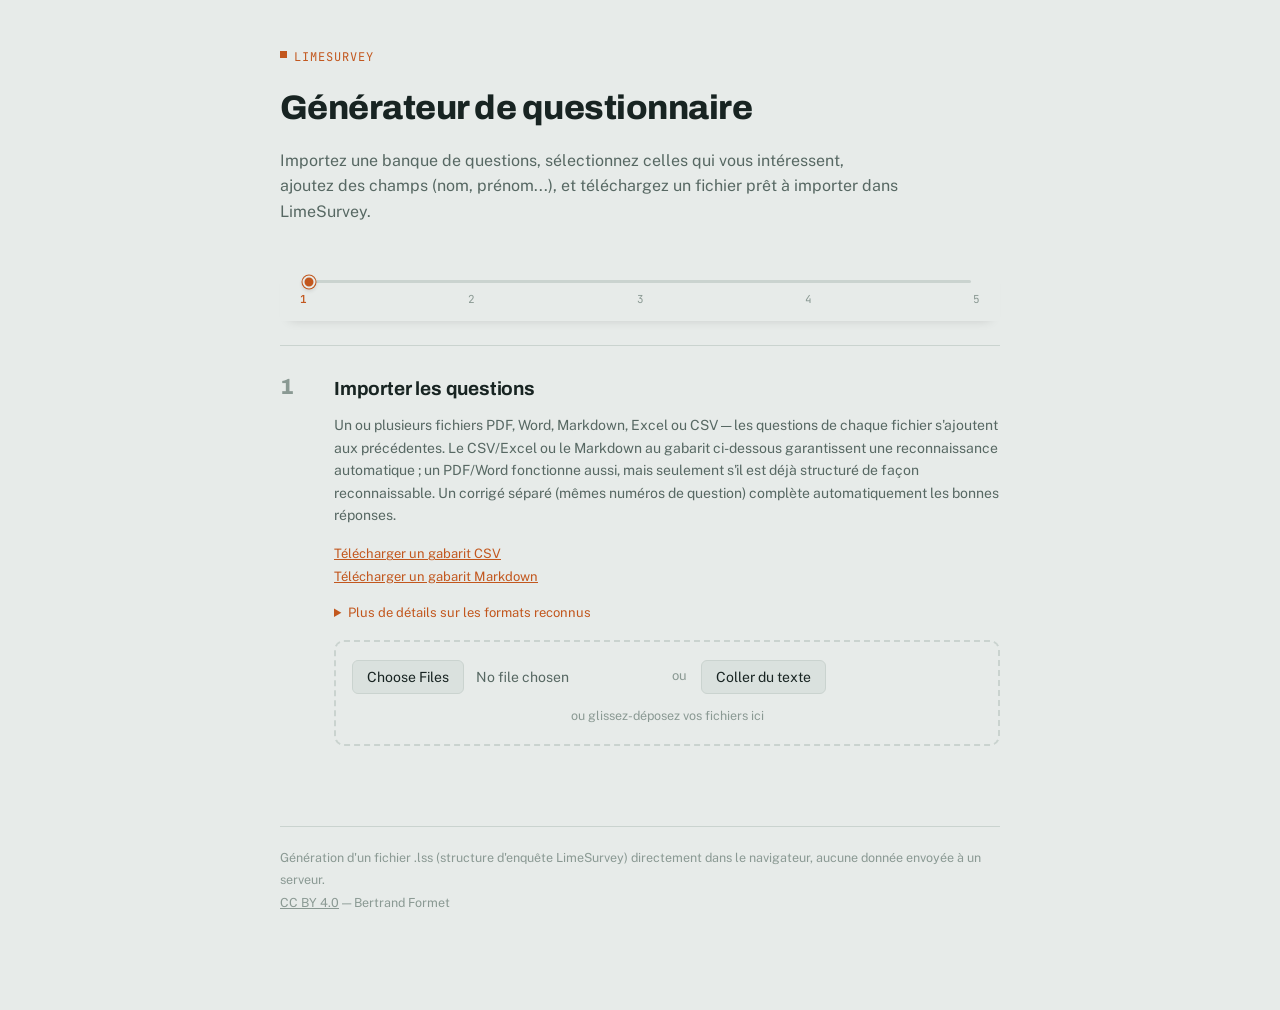
==== index.html @ 650fcd1b "Corriger la troncature du texte de question/options, simplifier le surtitre et le pied de page - Le " ====
<!doctype html>
<html lang="fr">
<head>
<meta charset="utf-8">
<meta name="viewport" content="width=device-width, initial-scale=1">
<title>Générateur de questionnaire LimeSurvey</title>
<link rel="stylesheet" href="https://fonts.googleapis.com/css2?family=Archivo:wght@600;700;800&family=Public+Sans:wght@400;500;600&family=JetBrains+Mono:wght@400;500&display=swap">
<link rel="stylesheet" href="style.css">
</head>
<body>

<header class="masthead">
  <p class="eyebrow">LimeSurvey</p>
  <h1>Générateur de questionnaire</h1>
  <p class="dek">Importez une banque de questions, sélectionnez celles qui vous intéressent, ajoutez des champs (nom, prénom...), et téléchargez un fichier prêt à importer dans LimeSurvey.</p>
</header>

<nav class="progress-track" id="progress-track" aria-hidden="true">
  <div class="progress-line">
    <div class="progress-fill" id="progress-fill"></div>
    <div class="progress-dot" id="progress-dot"></div>
  </div>
  <div class="progress-labels" id="progress-labels">
    <span>1</span><span>2</span><span>3</span><span>4</span><span>5</span>
  </div>
</nav>

<main>

  <section class="step" id="step-import">
    <div class="step-num">1</div>
    <div class="step-body">
      <h2>Importer les questions</h2>
      <p class="hint">Un ou plusieurs fichiers PDF, Word, Markdown, Excel ou CSV — les questions de chaque fichier s'ajoutent aux précédentes. Le CSV/Excel ou le Markdown au gabarit ci-dessous garantissent une reconnaissance automatique ; un PDF/Word fonctionne aussi, mais seulement s'il est déjà structuré de façon reconnaissable. Un corrigé séparé (mêmes numéros de question) complète automatiquement les bonnes réponses.</p>
      <p class="hint">
        <button type="button" id="btn-template" class="link-btn">Télécharger un gabarit CSV</button>
        <br>
        <button type="button" id="btn-template-md" class="link-btn">Télécharger un gabarit Markdown</button>
      </p>
      <details class="hint-details">
        <summary>Plus de détails sur les formats reconnus</summary>
        <p>Un PDF ou Word « normal » n'a en général plus ni titres ni gras une fois le texte extrait, tout est à plat — exemple typique :</p>
        <pre class="example-block">Quelle est la capitale de la France ? A Lyon B Paris C Marseille</pre>
        <p>Il faut le réécrire ainsi, dans un fichier <code>.md</code> ou collé directement :</p>
        <pre class="example-block">## Question 1 — Capitale de la France
**Quelle est la capitale de la France ?**
- [ ] **A.** Lyon
- [ ] **B.** Paris
- [ ] **C.** Marseille</pre>
        <p>Pour indiquer la bonne réponse, répétez le même numéro dans un second titre « Réponse(s) » — dans le même texte ou dans un document séparé (le corrigé), peu importe :</p>
        <pre class="example-block">## Question 1 — Réponse B</pre>
        <p>Pour une question sans bonne réponse, en réponse libre et non notée (ex. « autres remarques »), remplacez les options par <code>[texte libre]</code> :</p>
        <pre class="example-block">## Question 2 — Autres remarques
**Autres remarques ?**
[texte libre]</pre>
        <p>Un questionnaire d'auto-positionnement (échelle de maîtrise, sans bonne réponse) importé depuis Word est aussi reconnu tel quel, sans numéro de question ni lettrage — une question en gras suivie de ses choix précédés de ☐ :</p>
        <pre class="example-block">**Votre niveau de maîtrise sur cet objectif ?**

☐ Insuffisante
☐ Fragile
☐ Satisfaisante
☐ Très bonne</pre>
        <p>Pour restructurer un document complexe, <a href="https://github.com/bertrandformet/mdfusion" target="_blank" rel="noopener">mdfusion</a>, notamment son éditeur, peut aider.</p>
      </details>
      <div class="dropzone" id="dropzone">
        <div class="import-row">
          <input type="file" id="file-input" accept=".csv,.tsv,.txt,.md,.markdown,.pdf,.docx,.doc,.xlsx,.xls,.html,.htm" multiple>
          <span class="or">ou</span>
          <button type="button" id="btn-paste-toggle" class="secondary-btn">Coller du texte</button>
        </div>
        <p class="dropzone-hint">ou glissez-déposez vos fichiers ici</p>
      </div>
      <textarea id="paste-area" class="hidden" rows="8" placeholder="Collez ici du texte — CSV/TSV, ou un texte de questions au format Markdown"></textarea>
      <button type="button" id="btn-parse" class="hidden">Analyser ce texte</button>
      <div id="import-warnings" class="warnings"></div>
      <div id="unrecognized-box" class="unrecognized-box hidden"></div>
    </div>
  </section>

  <section class="step" id="step-select" style="display:none">
    <div class="step-num">2</div>
    <div class="step-body">
      <h2>Sélectionner et modifier les questions</h2>
      <p class="hint">Le texte de la question et de chaque option est modifiable directement ; cochez la case en face d'une option pour changer la ou les bonnes réponses. Utilisez la poignée <strong>⠿</strong> pour déplacer une question par glisser-déposer.</p>
      <div class="select-toolbar">
        <button type="button" id="btn-select-all" class="link-btn">Tout sélectionner</button>
        <button type="button" id="btn-select-none" class="link-btn">Tout désélectionner</button>
        <span id="select-count" class="count"></span>
      </div>
      <div id="question-list" class="question-list"></div>
      <div class="step-validate-row">
        <button type="button" id="btn-validate-select" class="secondary-btn">Valider la sélection</button>
        <span id="validate-select-status" class="validate-status"></span>
      </div>
    </div>
  </section>

  <section class="step" id="step-fields" style="display:none">
    <div class="step-num">3</div>
    <div class="step-body">
      <h2>Champs additionnels</h2>
      <p class="hint">Des champs à remplir (nom, prénom, établissement...), du texte d'information sans saisie (consigne, rappel...) ou une image (logo, illustration) — à insérer où vous voulez : au début, à la fin, ou juste après une question précise.</p>
      <div id="fields-list" class="fields-list"></div>
      <div class="add-field-form">
        <div class="add-field-kind">
          <label class="radio-label"><input type="radio" name="new-field-kind" value="field" checked> Champ à remplir</label>
          <label class="radio-label"><input type="radio" name="new-field-kind" value="text"> Texte d'information (pas de saisie)</label>
          <label class="radio-label"><input type="radio" name="new-field-kind" value="image"> Image</label>
        </div>
        <input type="text" id="new-field-label" placeholder="Libellé du champ (ex. Prénom)">
        <textarea id="new-field-text" class="hidden" rows="3" placeholder="Texte à afficher (peut contenir du HTML simple, ex. <strong>...</strong>)"></textarea>
        <div id="new-field-image-block" class="hidden add-field-image-block">
          <input type="file" id="new-field-image-file" accept="image/*">
          <span class="or">ou</span>
          <input type="text" id="new-field-image-url" placeholder="URL d'une image (https://...)">
          <p class="hint image-size-hint">Un fichier importé est encodé directement dans le .lss : préférez une image légère (quelques centaines de Ko) ou une URL pour un fichier plus lourd.</p>
        </div>
        <div class="add-field-row">
          <select id="new-field-position"></select>
          <label class="checkbox-label" id="new-field-mandatory-wrap"><input type="checkbox" id="new-field-mandatory"> Obligatoire</label>
          <button type="button" id="btn-add-field" class="secondary-btn">Ajouter</button>
        </div>
      </div>
      <div class="step-validate-row">
        <button type="button" id="btn-validate-fields" class="secondary-btn">Valider les champs</button>
        <span id="validate-fields-status" class="validate-status"></span>
      </div>
    </div>
  </section>

  <section class="step" id="step-preview" style="display:none">
    <div class="step-num">4</div>
    <div class="step-body">
      <h2>Aperçu</h2>
      <p class="hint">Ordre exact dans lequel les éléments apparaîtront dans le questionnaire généré.</p>
      <div id="preview-list" class="preview-list"></div>
      <div class="step-validate-row">
        <button type="button" id="btn-validate-preview" class="secondary-btn">Valider l'aperçu</button>
        <span id="validate-preview-status" class="validate-status"></span>
      </div>
    </div>
  </section>

  <section class="step" id="step-generate" style="display:none">
    <div class="step-num">5</div>
    <div class="step-body">
      <h2>Générer</h2>
      <label class="title-label">Titre du questionnaire
        <input type="text" id="quiz-title" value="Questionnaire">
      </label>
      <div id="generate-summary" class="summary"></div>
      <div id="lint-report" class="lint-report"></div>
      <button type="button" id="btn-generate" class="primary-btn">Générer le fichier .lss</button>

      <div class="import-steps">
        <p class="import-steps-title">Ensuite, dans LimeSurvey :</p>
        <ol>
          <li>Enquêtes → Créer une enquête → Importer une enquête</li>
          <li>Sélectionnez le fichier <code>.lss</code> téléchargé et validez l'import</li>
          <li>L'enquête est créée inactive : relisez-la, puis activez-la</li>
        </ol>
      </div>
    </div>
  </section>

</main>

<footer>
  Génération d'un fichier .lss (structure d'enquête LimeSurvey) directement dans le navigateur, aucune donnée envoyée à un serveur.<br>
  <a href="LICENSE">CC BY 4.0</a> — Bertrand Formet
</footer>

<script type="module" src="js/main.js"></script>
</body>
</html>
---- style.css ----
:root {
  --bg: #E7EBE9;
  --surface: #FFFFFF;
  --panel: #DAE1DE;
  --ink: #182422;
  --ink-soft: #576863;
  --ink-faint: #8A9993;
  --rule: #CAD3CF;
  --accent: #C2571E;
  --accent-soft: #F3DFCF;
  --danger: #B33A3A;
  --danger-soft: #F5DEDA;
  --code-bg: #DEE5E1;
}

@media (prefers-color-scheme: dark) {
  :root:not([data-theme="light"]) {
    --bg: #131614;
    --surface: #1A1F1C;
    --panel: #212823;
    --ink: #E9ECE9;
    --ink-soft: #9AA69F;
    --ink-faint: #647069;
    --rule: #2B332E;
    --accent: #E08148;
    --accent-soft: #3A2A1E;
    --danger: #E08072;
    --danger-soft: #3A211C;
    --code-bg: #1C211E;
  }
}

:root[data-theme="dark"] {
  --bg: #131614;
  --surface: #1A1F1C;
  --panel: #212823;
  --ink: #E9ECE9;
  --ink-soft: #9AA69F;
  --ink-faint: #647069;
  --rule: #2B332E;
  --accent: #E08148;
  --accent-soft: #3A2A1E;
  --danger: #E08072;
  --danger-soft: #3A211C;
  --code-bg: #1C211E;
}

* { box-sizing: border-box; }

html { accent-color: var(--accent); }

:focus-visible {
  outline: 2px solid var(--accent);
  outline-offset: 2px;
  border-radius: 2px;
}

body {
  background: var(--bg);
  color: var(--ink);
  font-family: "Public Sans", -apple-system, BlinkMacSystemFont, sans-serif;
  line-height: 1.6;
  margin: 0;
  padding: 48px 20px 96px;
}

header.masthead, main, footer { max-width: 720px; margin: 0 auto; }

.eyebrow {
  font-family: "JetBrains Mono", monospace;
  font-size: 12px;
  letter-spacing: 0.08em;
  text-transform: uppercase;
  color: var(--accent);
  margin: 0 0 14px;
  padding-left: 14px;
  position: relative;
}
.eyebrow::before {
  content: "";
  position: absolute;
  left: 0;
  top: 3px;
  width: 7px;
  height: 7px;
  background: var(--accent);
}

h1 {
  font-family: "Archivo", -apple-system, sans-serif;
  font-weight: 800;
  letter-spacing: -0.015em;
  font-size: clamp(26px, 4vw, 34px);
  margin: 0 0 12px;
  text-wrap: balance;
}

.dek { color: var(--ink-soft); margin: 0 0 40px; max-width: 62ch; }

.progress-track {
  position: sticky;
  top: 0;
  z-index: 5;
  max-width: 720px;
  margin: 8px auto 24px;
  padding: 16px 20px 12px;
  background: var(--bg);
  box-shadow: 0 8px 12px -10px rgba(0, 0, 0, 0.18);
}

.progress-line {
  position: relative;
  height: 3px;
  margin: 0 9px;
  background: var(--rule);
  border-radius: 2px;
}

.progress-fill {
  position: absolute;
  top: 0;
  left: 0;
  height: 100%;
  width: 0%;
  background: var(--accent);
  border-radius: 2px;
  transition: width 0.35s ease;
}

.progress-dot {
  position: absolute;
  top: 50%;
  left: 0%;
  width: 13px;
  height: 13px;
  background: var(--accent);
  border: 2px solid var(--bg);
  border-radius: 50%;
  box-shadow: 0 0 0 1px var(--accent), 0 2px 4px rgba(0, 0, 0, 0.15);
  transform: translate(-50%, -50%);
  transition: left 0.35s ease;
}

.progress-labels {
  display: flex;
  justify-content: space-between;
  margin-top: 8px;
  font-family: "JetBrains Mono", monospace;
  font-size: 11px;
  color: var(--ink-faint);
}

.progress-labels span.is-current { color: var(--accent); font-weight: 600; }

.step {
  display: grid;
  grid-template-columns: 36px 1fr;
  gap: 4px 18px;
  padding: 28px 0;
  border-top: 1px solid var(--rule);
}

.step-num {
  font-family: "Archivo", sans-serif;
  font-weight: 800;
  font-size: 22px;
  color: var(--ink-faint);
  line-height: 1;
  padding-top: 2px;
}

.step h2 {
  font-family: "Archivo", -apple-system, sans-serif;
  font-weight: 700;
  letter-spacing: -0.01em;
  font-size: 19px;
  margin: 0 0 10px;
}

.hint { font-size: 14px; color: var(--ink-soft); margin: 0 0 16px; }
.hint code {
  background: var(--code-bg);
  padding: 1px 5px;
  border-radius: 4px;
  font-family: "JetBrains Mono", monospace;
  font-size: 0.9em;
}

.hint-details {
  font-size: 13px;
  color: var(--ink-soft);
  margin: 0 0 16px;
}
.hint-details summary {
  cursor: pointer;
  color: var(--accent);
  font-size: 13px;
  user-select: none;
}
.hint-details summary:hover { text-decoration: underline; }
.hint-details p { margin: 10px 0 6px; }
.hint-details .example-block { margin: 6px 0; }

.link-btn {
  background: none;
  border: none;
  color: var(--accent);
  font-size: 13px;
  cursor: pointer;
  padding: 0;
  text-decoration: underline;
  font-family: inherit;
}

.secondary-btn {
  background: var(--panel);
  color: var(--ink);
  border: 1px solid var(--rule);
  border-radius: 6px;
  padding: 8px 14px;
  font-size: 14px;
  cursor: pointer;
  font-family: inherit;
  transition: background 0.12s ease, border-color 0.12s ease;
}
.secondary-btn:hover { background: var(--accent-soft); border-color: var(--accent); }
.secondary-btn:active { background: var(--accent-soft); filter: brightness(0.96); }

.step-validate-row {
  display: flex;
  align-items: center;
  gap: 12px;
  margin-top: 18px;
  padding-top: 16px;
  border-top: 1px solid var(--rule);
}
.validate-status {
  font-size: 13px;
  color: var(--accent);
}

.primary-btn {
  background: var(--accent);
  color: #fff;
  border: none;
  border-radius: 6px;
  padding: 12px 20px;
  font-size: 15px;
  font-weight: 600;
  cursor: pointer;
  font-family: inherit;
  box-shadow: 0 2px 6px rgba(0, 0, 0, 0.12);
  transition: transform 0.12s ease, box-shadow 0.12s ease, filter 0.12s ease;
}
.primary-btn:hover { filter: brightness(1.08); transform: translateY(-1px); box-shadow: 0 4px 10px rgba(0, 0, 0, 0.14); }
.primary-btn:active { transform: translateY(0); filter: brightness(0.96); box-shadow: 0 1px 3px rgba(0, 0, 0, 0.12); }
.primary-btn:disabled { opacity: 0.5; cursor: not-allowed; box-shadow: none; transform: none; }

.dropzone {
  border: 2px dashed var(--rule);
  border-radius: 10px;
  padding: 18px 16px;
  margin-bottom: 12px;
  transition: border-color 0.15s ease, background 0.15s ease;
}
.dropzone.is-dragover { border-color: var(--accent); background: var(--accent-soft); }
.dropzone-hint {
  margin: 12px 0 0;
  font-size: 12.5px;
  color: var(--ink-faint);
  text-align: center;
}

.import-row { display: flex; align-items: center; gap: 14px; }
.import-row .or { color: var(--ink-faint); font-size: 13px; }

input[type="file"] {
  font-size: 14px;
  font-family: "Public Sans", -apple-system, sans-serif;
  color: var(--ink-soft);
}
input[type="file"]::file-selector-button {
  background: var(--panel);
  color: var(--ink);
  border: 1px solid var(--rule);
  border-radius: 6px;
  padding: 8px 14px;
  font-size: 14px;
  font-family: inherit;
  cursor: pointer;
  margin-right: 12px;
  transition: background 0.12s ease, border-color 0.12s ease;
}
input[type="file"]::file-selector-button:hover { background: var(--accent-soft); border-color: var(--accent); }
input[type="text"] {
  border: 1px solid var(--rule);
  border-radius: 6px;
  padding: 8px 10px;
  font-size: 14px;
  font-family: inherit;
  background: var(--surface);
  color: var(--ink);
}

textarea#paste-area {
  width: 100%;
  font-family: "JetBrains Mono", monospace;
  font-size: 13px;
  border: 1px solid var(--rule);
  border-radius: 6px;
  padding: 10px;
  background: var(--surface);
  color: var(--ink);
  margin-bottom: 10px;
}

.hidden { display: none !important; }

.unrecognized-box { margin-top: 14px; display: flex; flex-direction: column; gap: 10px; }
.unrecognized-partial-ok {
  font-size: 13px;
  color: var(--accent);
  background: var(--accent-soft);
  border-radius: 8px;
  padding: 8px 12px;
}
.unrecognized-item {
  border: 1px solid var(--rule);
  border-radius: 8px;
  padding: 10px 12px;
  background: var(--panel);
}
.unrecognized-item .u-title {
  font-size: 13px;
  font-weight: 600;
  margin-bottom: 6px;
}
.example-block {
  margin: 8px 0;
  padding: 10px 12px;
  background: var(--code-bg);
  border-radius: 6px;
  font-family: "JetBrains Mono", monospace;
  font-size: 12px;
  line-height: 1.6;
  color: var(--ink);
  white-space: pre-wrap;
  overflow-x: auto;
}

.unrecognized-item textarea {
  width: 100%;
  min-height: 120px;
  font-family: "JetBrains Mono", monospace;
  font-size: 12px;
  border: 1px solid var(--rule);
  border-radius: 6px;
  padding: 8px;
  background: var(--surface);
  color: var(--ink);
}

.unrecognized-actions {
  display: flex;
  align-items: center;
  gap: 12px;
  margin-top: 8px;
}
.unrecognized-status {
  font-size: 12.5px;
  color: var(--danger);
}

.warnings { margin-top: 12px; }
.warnings .warn-item {
  font-size: 13px;
  color: var(--danger);
  background: var(--danger-soft);
  border-radius: 6px;
  padding: 6px 10px;
  margin-bottom: 6px;
}

.select-toolbar { display: flex; align-items: center; gap: 16px; margin-bottom: 14px; }
.select-toolbar .count { font-size: 13px; color: var(--ink-faint); margin-left: auto; }

.question-list { display: flex; flex-direction: column; gap: 10px; }
.question-item {
  display: flex;
  gap: 10px;
  align-items: flex-start;
  padding: 12px 14px;
  background: var(--surface);
  border: 1px solid var(--rule);
  border-radius: 8px;
  position: relative;
  box-shadow: 0 1px 2px rgba(0, 0, 0, 0.05);
  transition: box-shadow 0.15s ease, border-color 0.15s ease;
}
.question-item:hover { border-color: var(--ink-faint); box-shadow: 0 2px 6px rgba(0, 0, 0, 0.07); }
.question-item.is-dragging { opacity: 0.4; }
.question-item.drop-before { box-shadow: inset 0 2px 0 0 var(--accent); }
.question-item.drop-after { box-shadow: inset 0 -2px 0 0 var(--accent); }
.q-drag-handle {
  cursor: grab;
  color: var(--ink-faint);
  font-size: 16px;
  line-height: 1;
  padding: 2px 2px 0;
  user-select: none;
  flex-shrink: 0;
}
.q-drag-handle:active { cursor: grabbing; }
.question-item input[type="checkbox"] { margin-top: 3px; }
.question-item .q-body { flex: 1; min-width: 0; }
.q-code-row {
  display: flex;
  align-items: center;
  justify-content: space-between;
  gap: 10px;
  margin-bottom: 4px;
}
.question-item .q-code {
  font-family: "JetBrains Mono", monospace;
  font-size: 11.5px;
  letter-spacing: 0.04em;
  color: var(--accent);
  text-transform: uppercase;
}
.q-weight-label {
  display: flex;
  align-items: center;
  gap: 6px;
  font-size: 11px;
  color: var(--ink-faint);
  white-space: nowrap;
}
.q-weight-input {
  width: 52px;
  font-size: 12px;
  font-family: "JetBrains Mono", monospace;
  border: 1px solid var(--rule);
  border-radius: 4px;
  padding: 2px 4px;
  background: var(--surface);
  color: var(--ink);
}
.question-item .q-text-input {
  display: block;
  width: 100%;
  font-size: 14.5px;
  font-weight: 500;
  line-height: 1.4;
  border: 1px solid transparent;
  border-radius: 4px;
  padding: 4px 6px;
  margin: 0 0 6px -6px;
  background: transparent;
  color: var(--ink);
  font-family: inherit;
  resize: none;
  overflow: hidden;
}
.question-item .q-text-input:hover,
.question-item .q-text-input:focus {
  border-color: var(--rule);
  background: var(--surface);
}
.q-options { display: flex; flex-direction: column; gap: 4px; }
.q-option-row { display: flex; align-items: flex-start; gap: 8px; }
.q-option-row input[type="checkbox"],
.q-option-row input[type="radio"] { margin: 3px 0 0; }
.q-option-row .q-option-letter {
  font-family: "JetBrains Mono", monospace;
  font-size: 11px;
  color: var(--ink-faint);
  width: 14px;
  padding-top: 4px;
  flex-shrink: 0;
}
.q-option-row textarea {
  display: block;
  flex: 1;
  width: 100%;
  font-size: 13.5px;
  line-height: 1.4;
  border: 1px solid transparent;
  border-radius: 4px;
  padding: 3px 6px;
  background: transparent;
  color: var(--ink);
  font-family: inherit;
  resize: none;
  overflow: hidden;
}
.q-option-row textarea:hover,
.q-option-row textarea:focus { border-color: var(--rule); background: var(--surface); }
.q-option-row.is-correct .q-option-letter { color: var(--accent); font-weight: 600; }

.fields-list { display: flex; flex-direction: column; gap: 8px; margin-bottom: 14px; }
.field-item {
  display: flex;
  align-items: center;
  gap: 10px;
  padding: 8px 12px;
  background: var(--surface);
  border: 1px solid var(--rule);
  border-radius: 6px;
  font-size: 14px;
  box-shadow: 0 1px 2px rgba(0, 0, 0, 0.04);
}
.field-item .field-label { flex: 1; }
.field-item .field-tag {
  font-family: "JetBrains Mono", monospace;
  font-size: 11px;
  color: var(--ink-faint);
}
.field-item .field-position {
  font-size: 12px;
  color: var(--ink-soft);
  background: var(--panel);
  border-radius: 4px;
  padding: 2px 8px;
}

select#new-field-position {
  border: 1px solid var(--rule);
  border-radius: 6px;
  padding: 8px 8px;
  font-size: 13px;
  font-family: inherit;
  background: var(--surface);
  color: var(--ink);
  max-width: 220px;
}

.preview-list {
  display: flex;
  flex-direction: column;
  gap: 2px;
  font-size: 13.5px;
  border: 1px solid var(--rule);
  border-radius: 8px;
  overflow: hidden;
  box-shadow: 0 1px 2px rgba(0, 0, 0, 0.05);
}
.preview-row {
  display: flex;
  gap: 10px;
  padding: 9px 12px;
  background: var(--surface);
  border-bottom: 1px solid var(--rule);
}
.preview-row:last-child { border-bottom: none; }
.preview-row.is-field { background: var(--accent-soft); }
.preview-row .p-index {
  font-family: "JetBrains Mono", monospace;
  font-size: 11px;
  color: var(--ink-faint);
  width: 20px;
  flex-shrink: 0;
  padding-top: 1px;
}
.preview-row .p-body { flex: 1; min-width: 0; }
.preview-row .p-tag {
  font-family: "JetBrains Mono", monospace;
  font-size: 10.5px;
  letter-spacing: 0.04em;
  text-transform: uppercase;
  color: var(--accent);
  margin-right: 6px;
}
.preview-row .p-options {
  font-size: 12px;
  color: var(--ink-faint);
  margin-top: 3px;
}
.preview-row .p-options strong { color: var(--accent); font-weight: 600; }
.field-item .remove-field {
  background: none;
  border: none;
  color: var(--danger);
  cursor: pointer;
  font-size: 13px;
}

.add-field-form { display: flex; flex-direction: column; gap: 10px; }
.add-field-kind { display: flex; gap: 18px; }
.radio-label { display: flex; align-items: center; gap: 6px; font-size: 13px; color: var(--ink-soft); }
#new-field-label { width: 100%; }
#new-field-text {
  width: 100%;
  font-family: inherit;
  font-size: 14px;
  border: 1px solid var(--rule);
  border-radius: 6px;
  padding: 8px 10px;
  background: var(--surface);
  color: var(--ink);
}
.add-field-row { display: flex; align-items: center; gap: 10px; }
.add-field-row input[type="text"] { flex: 1; }

.add-field-image-block { display: flex; flex-direction: column; gap: 8px; }
.add-field-image-block .or { color: var(--ink-faint); font-size: 13px; }
#new-field-image-url {
  width: 100%;
  border: 1px solid var(--rule);
  border-radius: 6px;
  padding: 8px 10px;
  font-size: 14px;
  font-family: inherit;
  background: var(--surface);
  color: var(--ink);
}
.image-size-hint { margin: 0; font-size: 12.5px; }

.p-image-thumb { margin-top: 6px; }
.p-image-thumb img { max-width: 160px; max-height: 100px; border-radius: 6px; border: 1px solid var(--rule); display: block; }
.checkbox-label { display: flex; align-items: center; gap: 6px; font-size: 13px; color: var(--ink-soft); white-space: nowrap; }

.title-label { display: block; font-size: 13px; color: var(--ink-soft); margin-bottom: 16px; }
.title-label input { display: block; width: 100%; margin-top: 6px; padding: 10px; font-size: 15px; }

.summary {
  font-size: 14px;
  color: var(--ink-soft);
  background: var(--panel);
  border-radius: 6px;
  padding: 12px 14px;
  margin-bottom: 14px;
}
.summary strong { color: var(--ink); }

.lint-report { margin-bottom: 14px; }
.lint-report .lint-ok {
  font-size: 13px;
  color: var(--accent);
  background: var(--accent-soft);
  border-radius: 6px;
  padding: 8px 12px;
}
.lint-report .lint-err {
  font-size: 13px;
  color: var(--danger);
  background: var(--danger-soft);
  border-radius: 6px;
  padding: 6px 10px;
  margin-bottom: 6px;
}

footer {
  margin-top: 40px;
  padding-top: 20px;
  border-top: 1px solid var(--rule);
  font-size: 12.5px;
  color: var(--ink-faint);
  line-height: 1.8;
}
footer a { color: var(--ink-faint); }

.import-steps {
  margin-top: 20px;
  padding: 14px 16px;
  background: var(--panel);
  border-radius: 8px;
}
.import-steps-title {
  font-size: 13px;
  font-weight: 600;
  margin: 0 0 8px;
  color: var(--ink);
}
.import-steps ol {
  margin: 0;
  padding-left: 20px;
  font-size: 13px;
  color: var(--ink-soft);
}
.import-steps li { margin-bottom: 4px; }
.import-steps code {
  background: var(--code-bg);
  padding: 1px 5px;
  border-radius: 4px;
  font-family: "JetBrains Mono", monospace;
  font-size: 0.9em;
}
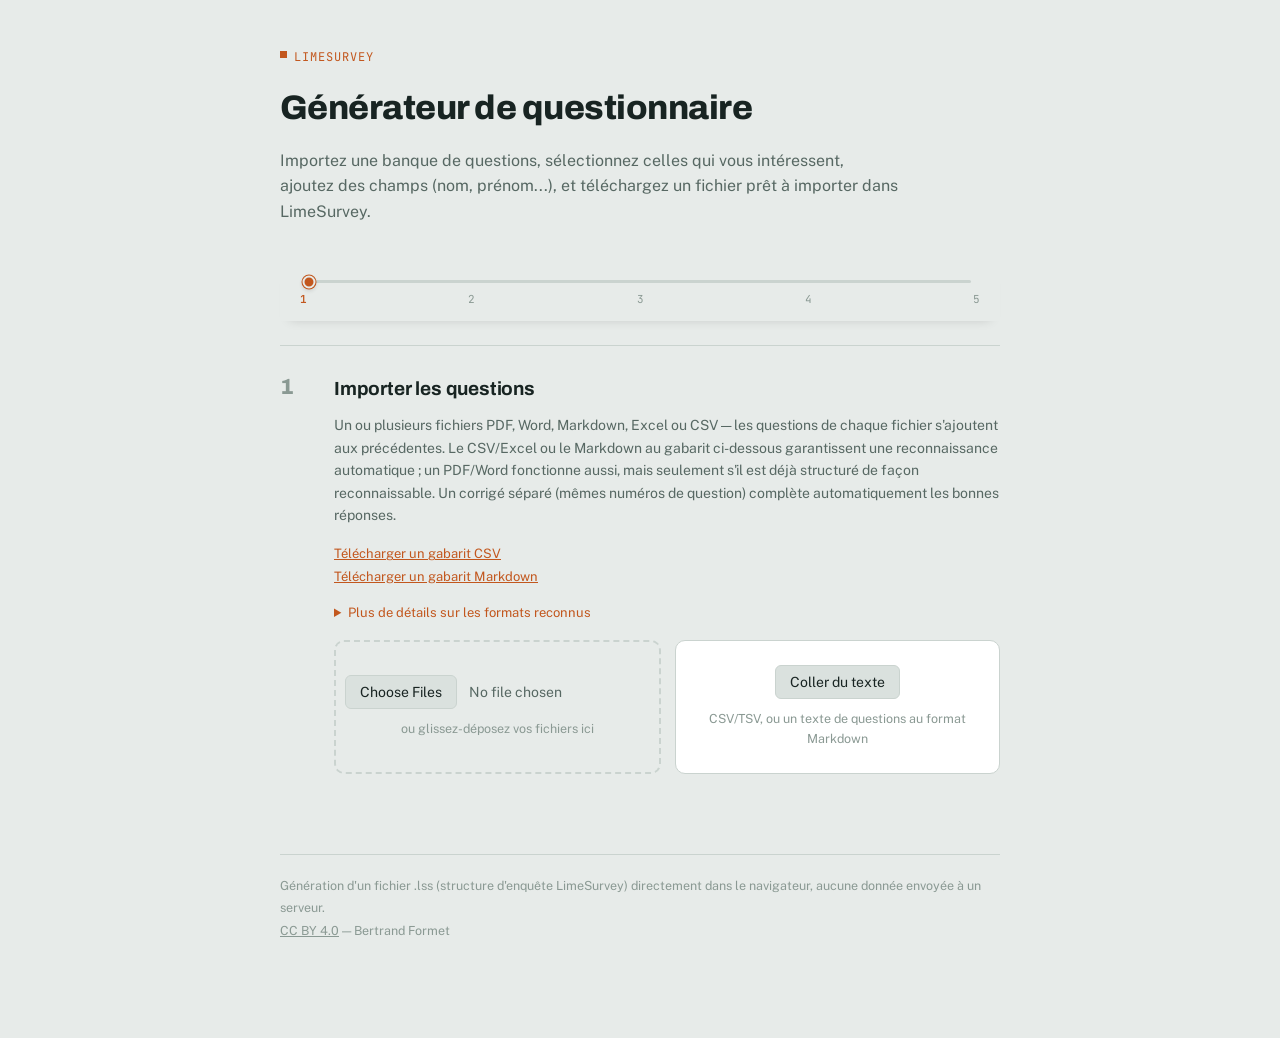
==== commit 02bf0c78: "Séparer "Coller du texte" de la zone de dépôt en deux boîtes côte à côte La zone de dépôt mélangeait" ====
--- a/index.html
+++ b/index.html
@@ -62,13 +62,15 @@
 ☐ Très bonne</pre>
         <p>Pour restructurer un document complexe, <a href="https://github.com/bertrandformet/mdfusion" target="_blank" rel="noopener">mdfusion</a>, notamment son éditeur, peut aider.</p>
       </details>
-      <div class="dropzone" id="dropzone">
-        <div class="import-row">
+      <div class="import-options">
+        <div class="dropzone" id="dropzone">
           <input type="file" id="file-input" accept=".csv,.tsv,.txt,.md,.markdown,.pdf,.docx,.doc,.xlsx,.xls,.html,.htm" multiple>
-          <span class="or">ou</span>
+          <p class="dropzone-hint">ou glissez-déposez vos fichiers ici</p>
+        </div>
+        <div class="paste-box">
           <button type="button" id="btn-paste-toggle" class="secondary-btn">Coller du texte</button>
+          <p class="paste-hint">CSV/TSV, ou un texte de questions au format Markdown</p>
         </div>
-        <p class="dropzone-hint">ou glissez-déposez vos fichiers ici</p>
       </div>
       <textarea id="paste-area" class="hidden" rows="8" placeholder="Collez ici du texte — CSV/TSV, ou un texte de questions au format Markdown"></textarea>
       <button type="button" id="btn-parse" class="hidden">Analyser ce texte</button>
--- a/style.css
+++ b/style.css
@@ -256,23 +256,53 @@
 .primary-btn:active { transform: translateY(0); filter: brightness(0.96); box-shadow: 0 1px 3px rgba(0, 0, 0, 0.12); }
 .primary-btn:disabled { opacity: 0.5; cursor: not-allowed; box-shadow: none; transform: none; }
 
+.import-options {
+  display: flex;
+  align-items: stretch;
+  gap: 14px;
+  margin-bottom: 12px;
+}
+.import-options > * { flex: 1; min-width: 0; }
+@media (max-width: 560px) {
+  .import-options { flex-direction: column; }
+}
+
 .dropzone {
+  display: flex;
+  flex-direction: column;
+  align-items: center;
+  justify-content: center;
   border: 2px dashed var(--rule);
   border-radius: 10px;
-  padding: 18px 16px;
-  margin-bottom: 12px;
+  padding: 24px 16px;
+  text-align: center;
   transition: border-color 0.15s ease, background 0.15s ease;
 }
 .dropzone.is-dragover { border-color: var(--accent); background: var(--accent-soft); }
 .dropzone-hint {
-  margin: 12px 0 0;
+  margin: 10px 0 0;
   font-size: 12.5px;
   color: var(--ink-faint);
   text-align: center;
 }
 
-.import-row { display: flex; align-items: center; gap: 14px; }
-.import-row .or { color: var(--ink-faint); font-size: 13px; }
+.paste-box {
+  display: flex;
+  flex-direction: column;
+  align-items: center;
+  justify-content: center;
+  border: 1px solid var(--rule);
+  border-radius: 10px;
+  padding: 24px 16px;
+  text-align: center;
+  background: var(--surface);
+}
+.paste-hint {
+  margin: 10px 0 0;
+  font-size: 12.5px;
+  color: var(--ink-faint);
+}
+
 
 input[type="file"] {
   font-size: 14px;
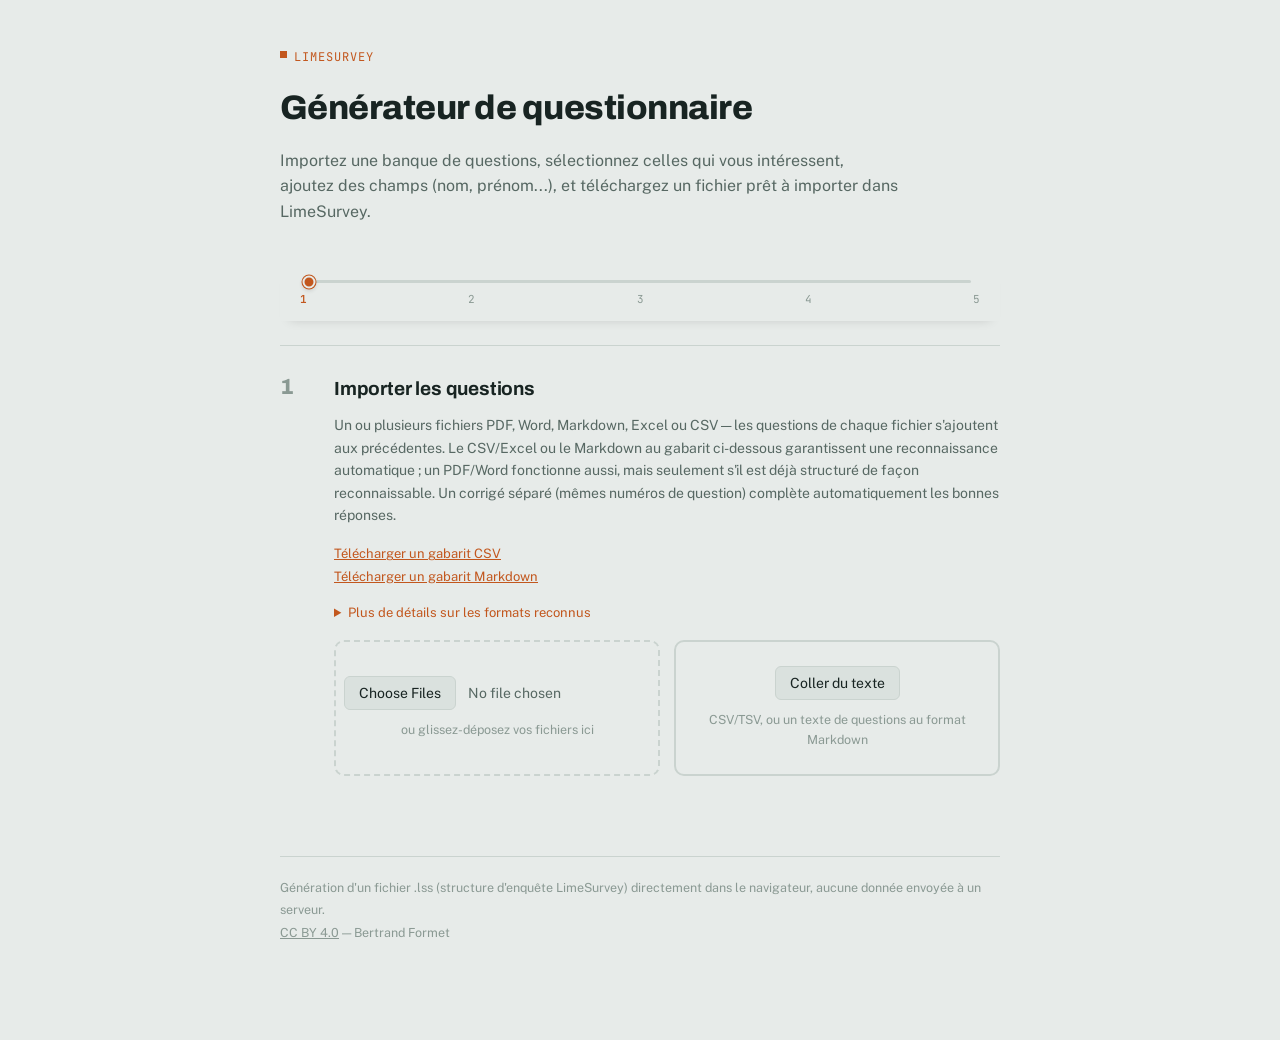
==== commit 8cf573f4: "Équilibrer les deux boîtes d'import et les rendre entièrement cliquables La boîte "Coller du texte" " ====
--- a/index.html
+++ b/index.html
@@ -67,7 +67,7 @@
           <input type="file" id="file-input" accept=".csv,.tsv,.txt,.md,.markdown,.pdf,.docx,.doc,.xlsx,.xls,.html,.htm" multiple>
           <p class="dropzone-hint">ou glissez-déposez vos fichiers ici</p>
         </div>
-        <div class="paste-box">
+        <div class="paste-box" id="paste-box">
           <button type="button" id="btn-paste-toggle" class="secondary-btn">Coller du texte</button>
           <p class="paste-hint">CSV/TSV, ou un texte de questions au format Markdown</p>
         </div>
--- a/style.css
+++ b/style.css
@@ -276,8 +276,10 @@
   border-radius: 10px;
   padding: 24px 16px;
   text-align: center;
+  cursor: pointer;
   transition: border-color 0.15s ease, background 0.15s ease;
 }
+.dropzone:hover { border-color: var(--ink-faint); }
 .dropzone.is-dragover { border-color: var(--accent); background: var(--accent-soft); }
 .dropzone-hint {
   margin: 10px 0 0;
@@ -291,12 +293,14 @@
   flex-direction: column;
   align-items: center;
   justify-content: center;
-  border: 1px solid var(--rule);
+  border: 2px solid var(--rule);
   border-radius: 10px;
   padding: 24px 16px;
   text-align: center;
-  background: var(--surface);
-}
+  cursor: pointer;
+  transition: border-color 0.15s ease, background 0.15s ease;
+}
+.paste-box:hover { border-color: var(--ink-faint); }
 .paste-hint {
   margin: 10px 0 0;
   font-size: 12.5px;
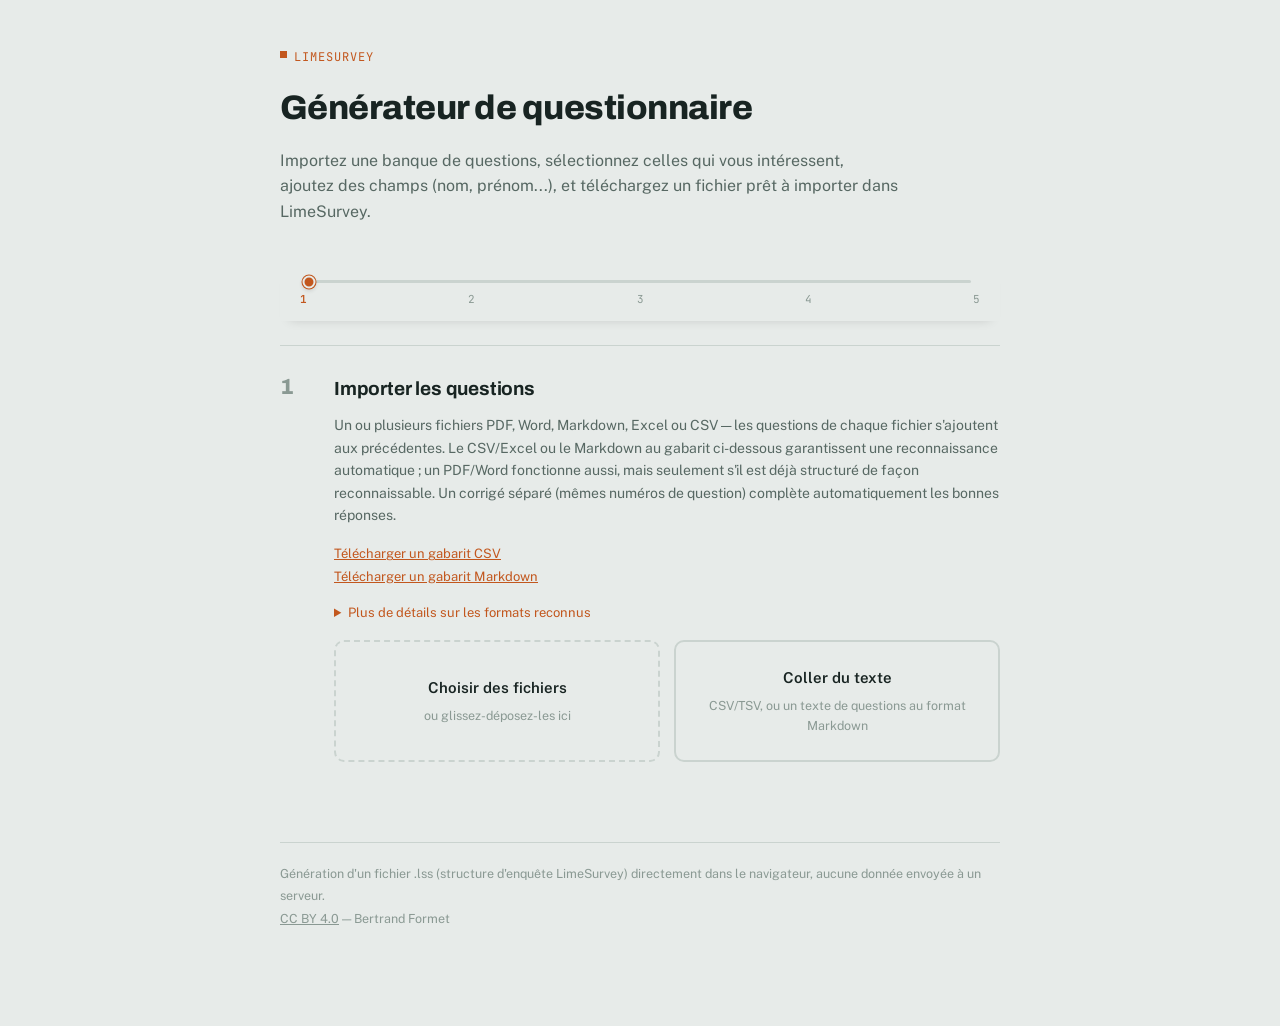
==== commit 15f994f0: "Simplifier les boîtes d'import : retirer les boutons redondants Une fois toute la boîte cliquable, l" ====
--- a/index.html
+++ b/index.html
@@ -63,12 +63,13 @@
         <p>Pour restructurer un document complexe, <a href="https://github.com/bertrandformet/mdfusion" target="_blank" rel="noopener">mdfusion</a>, notamment son éditeur, peut aider.</p>
       </details>
       <div class="import-options">
-        <div class="dropzone" id="dropzone">
-          <input type="file" id="file-input" accept=".csv,.tsv,.txt,.md,.markdown,.pdf,.docx,.doc,.xlsx,.xls,.html,.htm" multiple>
-          <p class="dropzone-hint">ou glissez-déposez vos fichiers ici</p>
+        <div class="dropzone" id="dropzone" role="button" tabindex="0">
+          <input type="file" id="file-input" class="visually-hidden" accept=".csv,.tsv,.txt,.md,.markdown,.pdf,.docx,.doc,.xlsx,.xls,.html,.htm" multiple tabindex="-1">
+          <p class="dropzone-label">Choisir des fichiers</p>
+          <p class="dropzone-hint">ou glissez-déposez-les ici</p>
         </div>
-        <div class="paste-box" id="paste-box">
-          <button type="button" id="btn-paste-toggle" class="secondary-btn">Coller du texte</button>
+        <div class="paste-box" id="paste-box" role="button" tabindex="0">
+          <p class="paste-label">Coller du texte</p>
           <p class="paste-hint">CSV/TSV, ou un texte de questions au format Markdown</p>
         </div>
       </div>
--- a/style.css
+++ b/style.css
@@ -281,8 +281,16 @@
 }
 .dropzone:hover { border-color: var(--ink-faint); }
 .dropzone.is-dragover { border-color: var(--accent); background: var(--accent-soft); }
-.dropzone-hint {
-  margin: 10px 0 0;
+.dropzone-label,
+.paste-label {
+  margin: 0;
+  font-size: 15px;
+  font-weight: 600;
+  color: var(--ink);
+}
+.dropzone-hint,
+.paste-hint {
+  margin: 6px 0 0;
   font-size: 12.5px;
   color: var(--ink-faint);
   text-align: center;
@@ -301,12 +309,18 @@
   transition: border-color 0.15s ease, background 0.15s ease;
 }
 .paste-box:hover { border-color: var(--ink-faint); }
-.paste-hint {
-  margin: 10px 0 0;
-  font-size: 12.5px;
-  color: var(--ink-faint);
-}
-
+
+.visually-hidden {
+  position: absolute;
+  width: 1px;
+  height: 1px;
+  padding: 0;
+  margin: -1px;
+  overflow: hidden;
+  clip: rect(0, 0, 0, 0);
+  white-space: nowrap;
+  border: 0;
+}
 
 input[type="file"] {
   font-size: 14px;
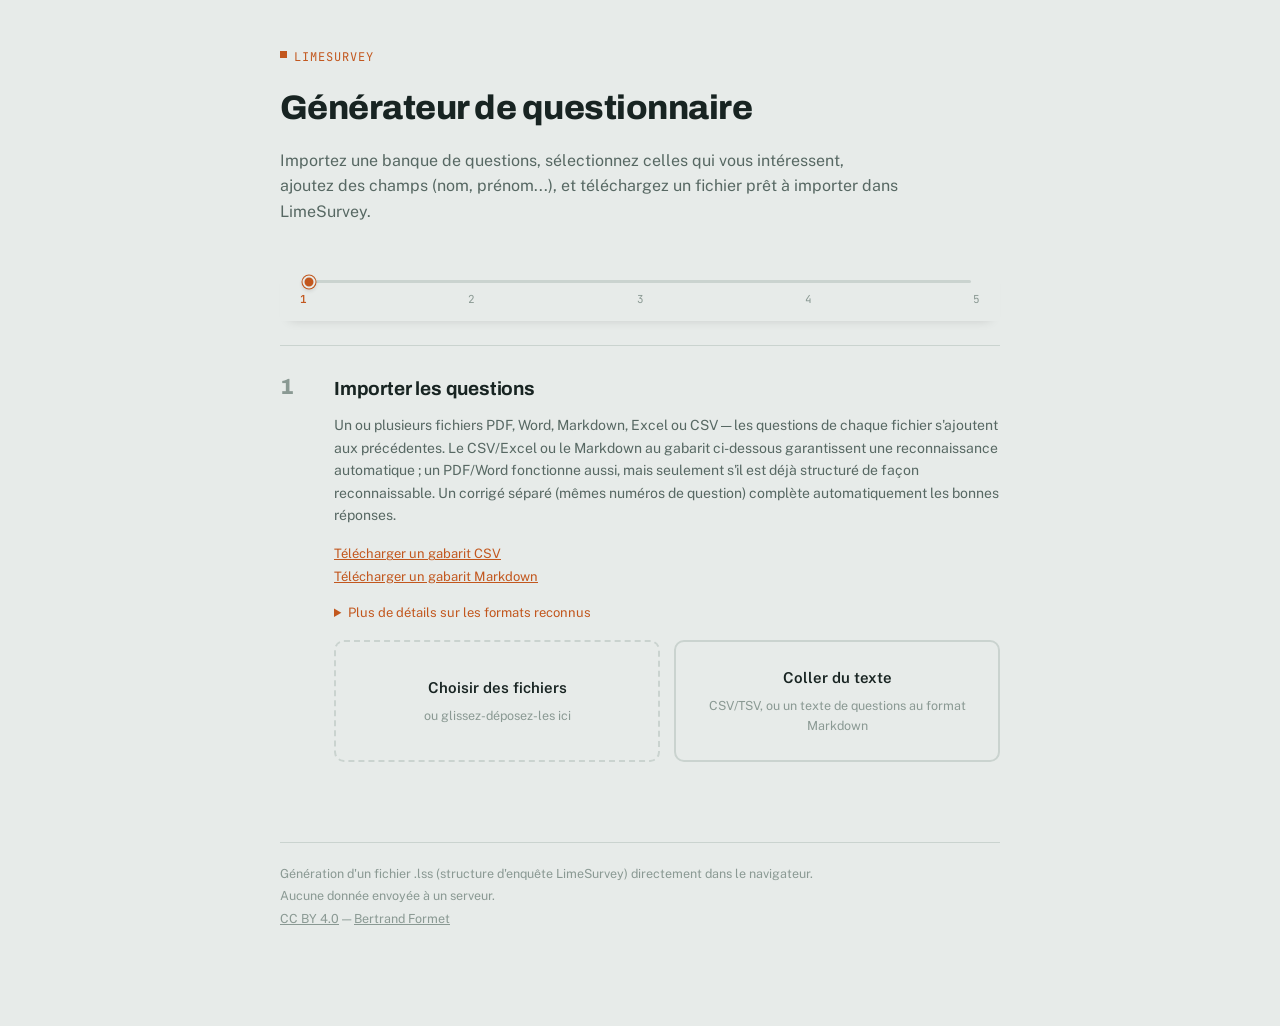
==== commit 04922091: "Sélecteur à onglets pour le type de champ additionnel (point 2) Les trois radios "Champ à remplir / " ====
--- a/index.html
+++ b/index.html
@@ -106,9 +106,9 @@
       <div id="fields-list" class="fields-list"></div>
       <div class="add-field-form">
         <div class="add-field-kind">
-          <label class="radio-label"><input type="radio" name="new-field-kind" value="field" checked> Champ à remplir</label>
-          <label class="radio-label"><input type="radio" name="new-field-kind" value="text"> Texte d'information (pas de saisie)</label>
-          <label class="radio-label"><input type="radio" name="new-field-kind" value="image"> Image</label>
+          <label class="radio-label"><input type="radio" name="new-field-kind" value="field" class="visually-hidden" checked> Champ à remplir</label>
+          <label class="radio-label"><input type="radio" name="new-field-kind" value="text" class="visually-hidden"> Texte d'information</label>
+          <label class="radio-label"><input type="radio" name="new-field-kind" value="image" class="visually-hidden"> Image</label>
         </div>
         <input type="text" id="new-field-label" placeholder="Libellé du champ (ex. Prénom)">
         <textarea id="new-field-text" class="hidden" rows="3" placeholder="Texte à afficher (peut contenir du HTML simple, ex. <strong>...</strong>)"></textarea>
@@ -169,8 +169,9 @@
 </main>
 
 <footer>
-  Génération d'un fichier .lss (structure d'enquête LimeSurvey) directement dans le navigateur, aucune donnée envoyée à un serveur.<br>
-  <a href="LICENSE">CC BY 4.0</a> — Bertrand Formet
+  Génération d'un fichier .lss (structure d'enquête LimeSurvey) directement dans le navigateur.<br>
+  Aucune donnée envoyée à un serveur.<br>
+  <a href="LICENSE">CC BY 4.0</a> — <a href="https://github.com/bertrandformet/generateur-limesurvey" target="_blank" rel="noopener">Bertrand Formet</a>
 </footer>
 
 <script type="module" src="js/main.js"></script>
--- a/style.css
+++ b/style.css
@@ -633,8 +633,28 @@
 }
 
 .add-field-form { display: flex; flex-direction: column; gap: 10px; }
-.add-field-kind { display: flex; gap: 18px; }
-.radio-label { display: flex; align-items: center; gap: 6px; font-size: 13px; color: var(--ink-soft); }
+.add-field-kind {
+  display: flex;
+  gap: 2px;
+  background: var(--panel);
+  border-radius: 8px;
+  padding: 3px;
+}
+.radio-label {
+  flex: 1;
+  display: flex;
+  align-items: center;
+  justify-content: center;
+  padding: 7px 10px;
+  border-radius: 6px;
+  font-size: 13px;
+  color: var(--ink-soft);
+  cursor: pointer;
+  text-align: center;
+  transition: background 0.15s ease, color 0.15s ease;
+}
+.radio-label:has(input:checked) { background: var(--accent); color: #fff; font-weight: 600; }
+.radio-label:hover:not(:has(input:checked)) { background: var(--accent-soft); }
 #new-field-label { width: 100%; }
 #new-field-text {
   width: 100%;
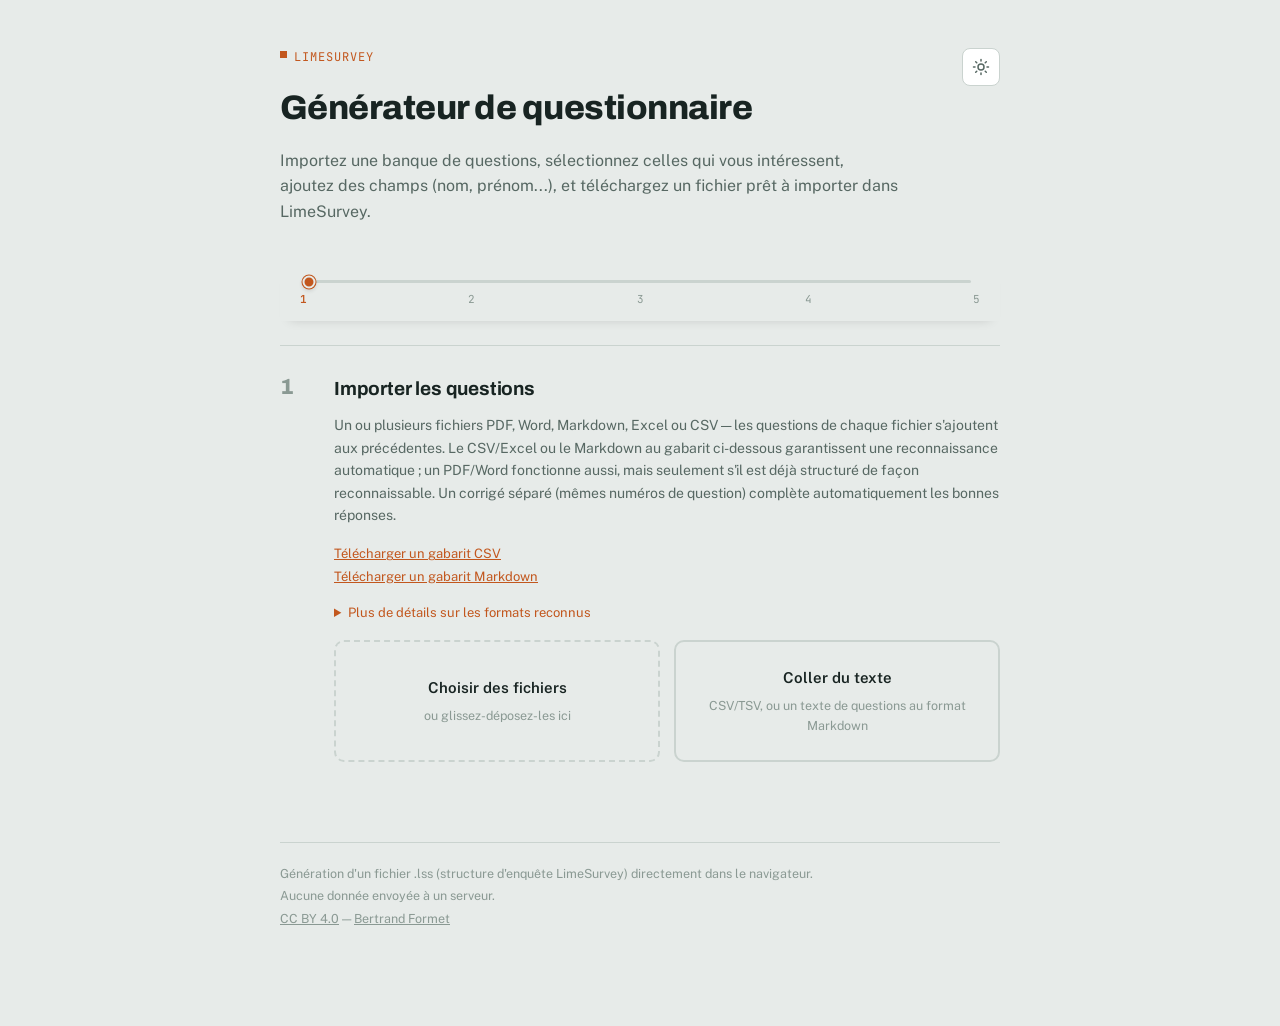
==== commit 1a0a3e9e: "Distinguer les questions sélectionnées + bouton de bascule clair/sombre Point 3 : une question décoc" ====
--- a/index.html
+++ b/index.html
@@ -4,12 +4,22 @@
 <meta charset="utf-8">
 <meta name="viewport" content="width=device-width, initial-scale=1">
 <title>Générateur de questionnaire LimeSurvey</title>
+<script>
+  try {
+    var t = localStorage.getItem("lss-gen-theme");
+    if (t === "light" || t === "dark") document.documentElement.setAttribute("data-theme", t);
+  } catch (e) {}
+</script>
 <link rel="stylesheet" href="https://fonts.googleapis.com/css2?family=Archivo:wght@600;700;800&family=Public+Sans:wght@400;500;600&family=JetBrains+Mono:wght@400;500&display=swap">
 <link rel="stylesheet" href="style.css">
 </head>
 <body>
 
 <header class="masthead">
+  <button type="button" id="theme-toggle" class="theme-toggle" aria-label="Changer de thème clair/sombre" title="Thème clair/sombre">
+    <svg class="icon-sun" viewBox="0 0 24 24" fill="none" stroke="currentColor" stroke-width="2" stroke-linecap="round"><circle cx="12" cy="12" r="4"></circle><path d="M12 2v2M12 20v2M4.93 4.93l1.41 1.41M17.66 17.66l1.41 1.41M2 12h2M20 12h2M4.93 19.07l1.41-1.41M17.66 6.34l1.41-1.41"></path></svg>
+    <svg class="icon-moon" viewBox="0 0 24 24" fill="currentColor"><path d="M21 12.79A9 9 0 1 1 11.21 3 7 7 0 0 0 21 12.79z"></path></svg>
+  </button>
   <p class="eyebrow">LimeSurvey</p>
   <h1>Générateur de questionnaire</h1>
   <p class="dek">Importez une banque de questions, sélectionnez celles qui vous intéressent, ajoutez des champs (nom, prénom...), et téléchargez un fichier prêt à importer dans LimeSurvey.</p>
@@ -113,8 +123,12 @@
         <input type="text" id="new-field-label" placeholder="Libellé du champ (ex. Prénom)">
         <textarea id="new-field-text" class="hidden" rows="3" placeholder="Texte à afficher (peut contenir du HTML simple, ex. <strong>...</strong>)"></textarea>
         <div id="new-field-image-block" class="hidden add-field-image-block">
-          <input type="file" id="new-field-image-file" accept="image/*">
-          <span class="or">ou</span>
+          <div class="dropzone dropzone-compact" id="new-field-image-dropzone" role="button" tabindex="0">
+            <input type="file" id="new-field-image-file" class="visually-hidden" accept="image/*" tabindex="-1">
+            <p class="dropzone-label" id="new-field-image-label">Choisir un fichier</p>
+            <p class="dropzone-hint">ou glissez-déposez-le ici</p>
+          </div>
+          <div class="import-or-row"><span class="or">ou</span></div>
           <input type="text" id="new-field-image-url" placeholder="URL d'une image (https://...)">
           <p class="hint image-size-hint">Un fichier importé est encodé directement dans le .lss : préférez une image légère (quelques centaines de Ko) ou une URL pour un fichier plus lourd.</p>
         </div>
--- a/style.css
+++ b/style.css
@@ -65,6 +65,29 @@
 }
 
 header.masthead, main, footer { max-width: 720px; margin: 0 auto; }
+header.masthead { position: relative; padding-right: 50px; }
+
+.theme-toggle {
+  position: absolute;
+  top: 0;
+  right: 0;
+  width: 38px;
+  height: 38px;
+  display: flex;
+  align-items: center;
+  justify-content: center;
+  border: 1px solid var(--rule);
+  border-radius: 8px;
+  background: var(--surface);
+  color: var(--ink-soft);
+  cursor: pointer;
+  transition: background 0.15s ease, border-color 0.15s ease, color 0.15s ease;
+}
+.theme-toggle:hover { border-color: var(--ink-faint); background: var(--accent-soft); color: var(--ink); }
+.theme-toggle svg { width: 18px; height: 18px; }
+.theme-toggle .icon-moon { display: none; }
+.theme-toggle.is-dark .icon-sun { display: none; }
+.theme-toggle.is-dark .icon-moon { display: block; }
 
 .eyebrow {
   font-family: "JetBrains Mono", monospace;
@@ -440,12 +463,19 @@
   padding: 12px 14px;
   background: var(--surface);
   border: 1px solid var(--rule);
+  border-left: 3px solid transparent;
   border-radius: 8px;
   position: relative;
   box-shadow: 0 1px 2px rgba(0, 0, 0, 0.05);
-  transition: box-shadow 0.15s ease, border-color 0.15s ease;
-}
-.question-item:hover { border-color: var(--ink-faint); box-shadow: 0 2px 6px rgba(0, 0, 0, 0.07); }
+  opacity: 0.6;
+  transition: box-shadow 0.15s ease, border-color 0.15s ease, opacity 0.15s ease;
+}
+.question-item:hover { border-color: var(--ink-faint); box-shadow: 0 2px 6px rgba(0, 0, 0, 0.07); opacity: 0.85; }
+.question-item.is-selected {
+  opacity: 1;
+  border-left-color: var(--accent);
+}
+.question-item.is-selected:hover { opacity: 1; border-color: var(--ink-faint); border-left-color: var(--accent); }
 .question-item.is-dragging { opacity: 0.4; }
 .question-item.drop-before { box-shadow: inset 0 2px 0 0 var(--accent); }
 .question-item.drop-after { box-shadow: inset 0 -2px 0 0 var(--accent); }
@@ -670,7 +700,9 @@
 .add-field-row input[type="text"] { flex: 1; }
 
 .add-field-image-block { display: flex; flex-direction: column; gap: 8px; }
-.add-field-image-block .or { color: var(--ink-faint); font-size: 13px; }
+.dropzone-compact { padding: 16px; }
+.import-or-row { text-align: center; }
+.import-or-row .or { color: var(--ink-faint); font-size: 13px; }
 #new-field-image-url {
   width: 100%;
   border: 1px solid var(--rule);
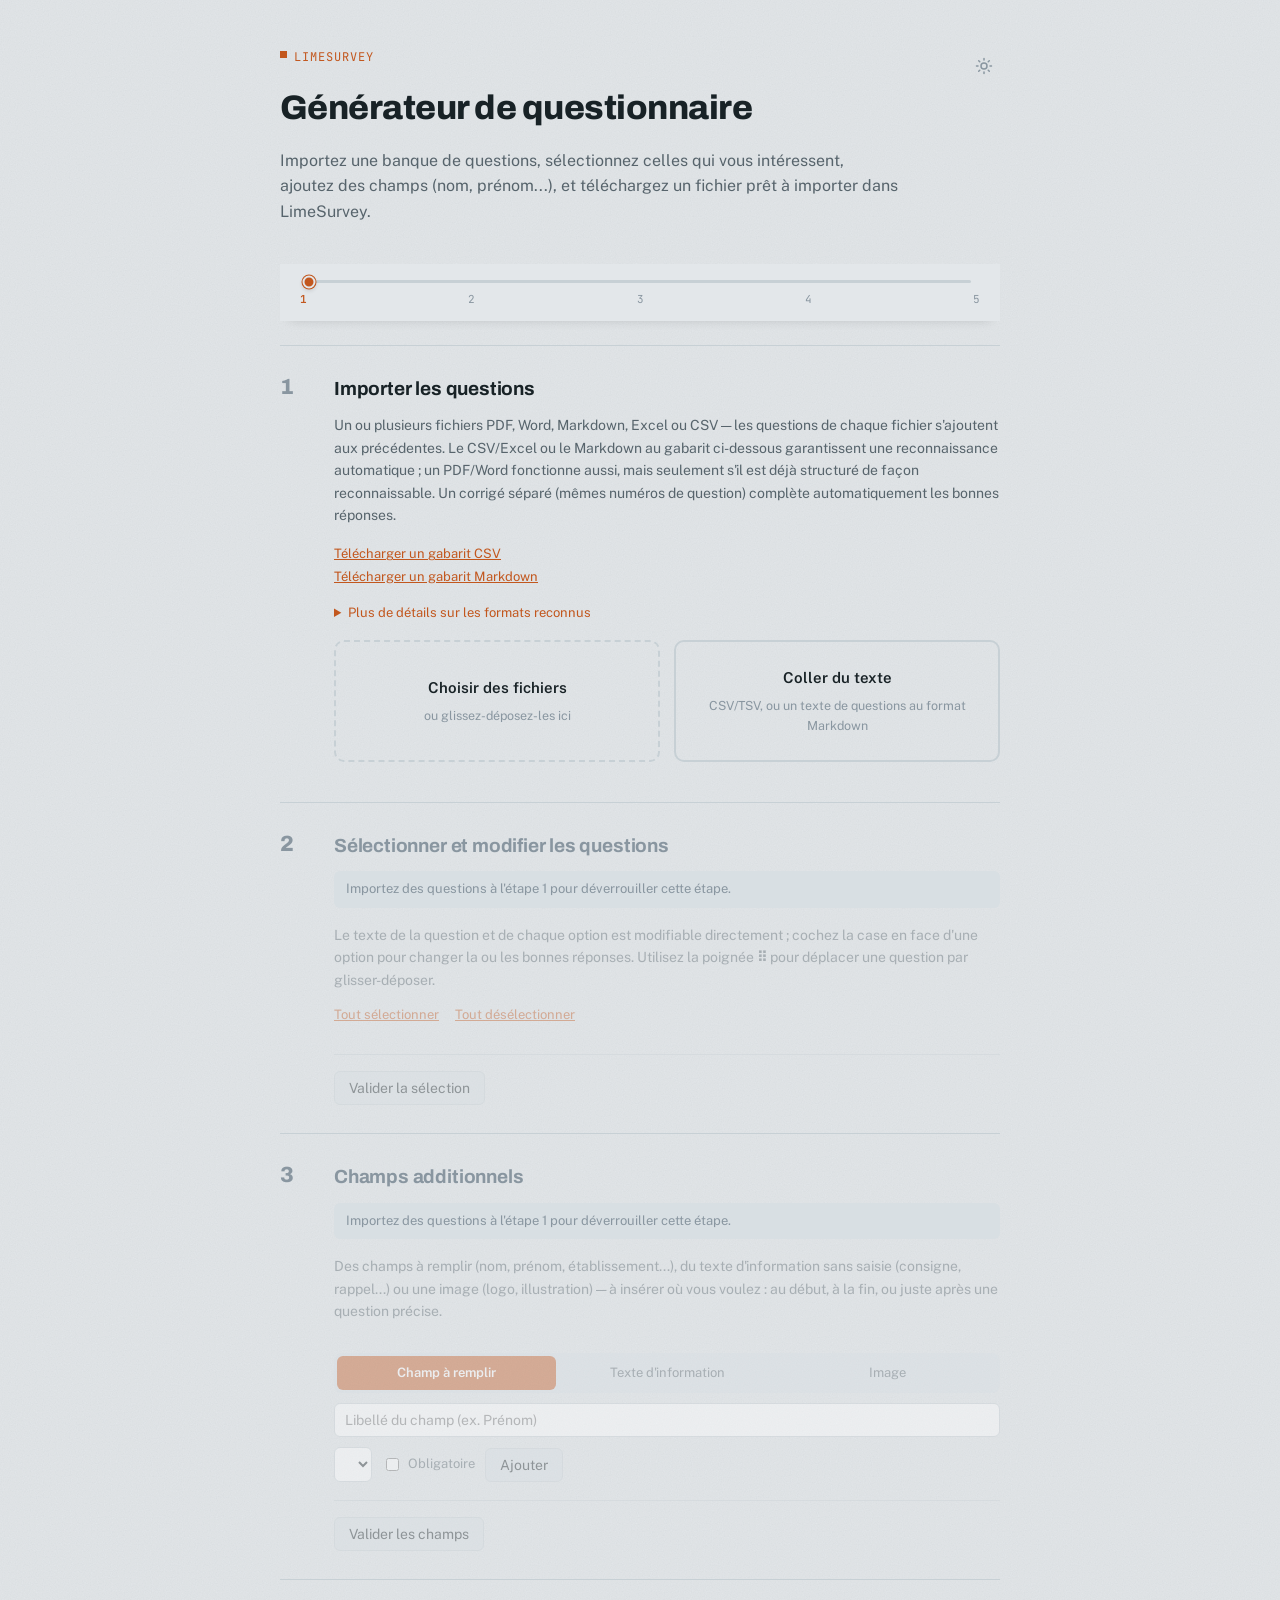
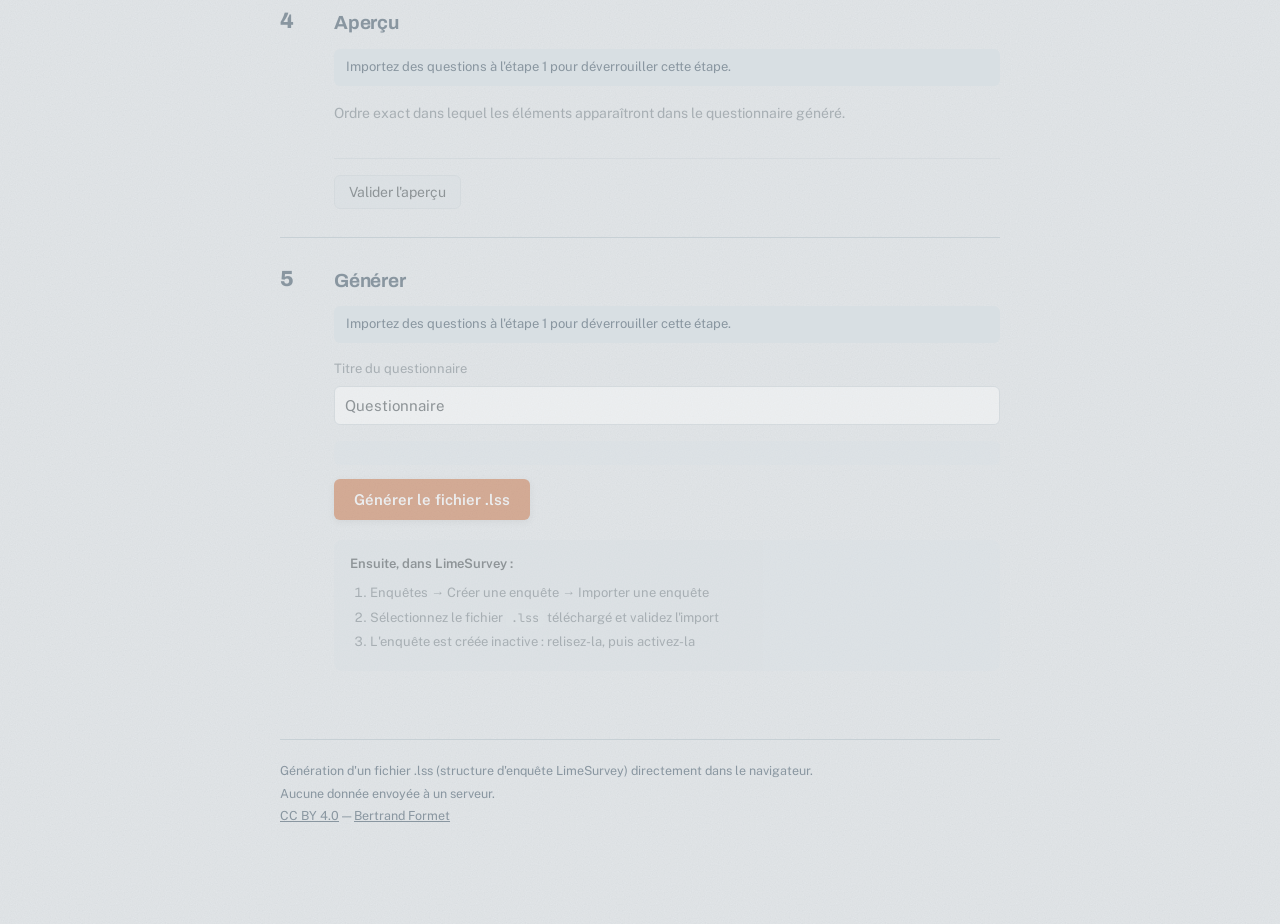
==== commit 61b3ffb9: "Griser les étapes 3-5, ajouter scroll auto et confirmation de téléchargement Suggestions mineures de" ====
--- a/index.html
+++ b/index.html
@@ -90,10 +90,11 @@
     </div>
   </section>
 
-  <section class="step" id="step-select" style="display:none">
+  <section class="step is-locked" id="step-select">
     <div class="step-num">2</div>
     <div class="step-body">
       <h2>Sélectionner et modifier les questions</h2>
+      <p class="step-locked-note">Importez des questions à l'étape 1 pour déverrouiller cette étape.</p>
       <p class="hint">Le texte de la question et de chaque option est modifiable directement ; cochez la case en face d'une option pour changer la ou les bonnes réponses. Utilisez la poignée <strong>⠿</strong> pour déplacer une question par glisser-déposer.</p>
       <div class="select-toolbar">
         <button type="button" id="btn-select-all" class="link-btn">Tout sélectionner</button>
@@ -108,10 +109,11 @@
     </div>
   </section>
 
-  <section class="step" id="step-fields" style="display:none">
+  <section class="step is-locked" id="step-fields">
     <div class="step-num">3</div>
     <div class="step-body">
       <h2>Champs additionnels</h2>
+      <p class="step-locked-note">Importez des questions à l'étape 1 pour déverrouiller cette étape.</p>
       <p class="hint">Des champs à remplir (nom, prénom, établissement...), du texte d'information sans saisie (consigne, rappel...) ou une image (logo, illustration) — à insérer où vous voulez : au début, à la fin, ou juste après une question précise.</p>
       <div id="fields-list" class="fields-list"></div>
       <div class="add-field-form">
@@ -145,10 +147,11 @@
     </div>
   </section>
 
-  <section class="step" id="step-preview" style="display:none">
+  <section class="step is-locked" id="step-preview">
     <div class="step-num">4</div>
     <div class="step-body">
       <h2>Aperçu</h2>
+      <p class="step-locked-note">Importez des questions à l'étape 1 pour déverrouiller cette étape.</p>
       <p class="hint">Ordre exact dans lequel les éléments apparaîtront dans le questionnaire généré.</p>
       <div id="preview-list" class="preview-list"></div>
       <div class="step-validate-row">
@@ -158,16 +161,18 @@
     </div>
   </section>
 
-  <section class="step" id="step-generate" style="display:none">
+  <section class="step is-locked" id="step-generate">
     <div class="step-num">5</div>
     <div class="step-body">
       <h2>Générer</h2>
+      <p class="step-locked-note">Importez des questions à l'étape 1 pour déverrouiller cette étape.</p>
       <label class="title-label">Titre du questionnaire
         <input type="text" id="quiz-title" value="Questionnaire">
       </label>
       <div id="generate-summary" class="summary"></div>
       <div id="lint-report" class="lint-report"></div>
       <button type="button" id="btn-generate" class="primary-btn">Générer le fichier .lss</button>
+      <div id="generate-confirmation" class="generate-confirmation hidden"></div>
 
       <div class="import-steps">
         <p class="import-steps-title">Ensuite, dans LimeSurvey :</p>
--- a/style.css
+++ b/style.css
@@ -1,48 +1,48 @@
 :root {
-  --bg: #E7EBE9;
+  --bg: #E3E7EA;
   --surface: #FFFFFF;
-  --panel: #DAE1DE;
-  --ink: #182422;
-  --ink-soft: #576863;
-  --ink-faint: #8A9993;
-  --rule: #CAD3CF;
+  --panel: #D8DFE3;
+  --ink: #182226;
+  --ink-soft: #57646C;
+  --ink-faint: #8996A0;
+  --rule: #C7D0D5;
   --accent: #C2571E;
   --accent-soft: #F3DFCF;
   --danger: #B33A3A;
   --danger-soft: #F5DEDA;
-  --code-bg: #DEE5E1;
+  --code-bg: #DAE1E4;
 }
 
 @media (prefers-color-scheme: dark) {
   :root:not([data-theme="light"]) {
-    --bg: #131614;
-    --surface: #1A1F1C;
-    --panel: #212823;
-    --ink: #E9ECE9;
-    --ink-soft: #9AA69F;
-    --ink-faint: #647069;
-    --rule: #2B332E;
+    --bg: #14171A;
+    --surface: #1A1E22;
+    --panel: #21262B;
+    --ink: #E8ECEF;
+    --ink-soft: #99A4AC;
+    --ink-faint: #67737C;
+    --rule: #2A3138;
     --accent: #E08148;
     --accent-soft: #3A2A1E;
     --danger: #E08072;
     --danger-soft: #3A211C;
-    --code-bg: #1C211E;
+    --code-bg: #1B2126;
   }
 }
 
 :root[data-theme="dark"] {
-  --bg: #131614;
-  --surface: #1A1F1C;
-  --panel: #212823;
-  --ink: #E9ECE9;
-  --ink-soft: #9AA69F;
-  --ink-faint: #647069;
-  --rule: #2B332E;
+  --bg: #14171A;
+  --surface: #1A1E22;
+  --panel: #21262B;
+  --ink: #E8ECEF;
+  --ink-soft: #99A4AC;
+  --ink-faint: #67737C;
+  --rule: #2A3138;
   --accent: #E08148;
   --accent-soft: #3A2A1E;
   --danger: #E08072;
   --danger-soft: #3A211C;
-  --code-bg: #1C211E;
+  --code-bg: #1B2126;
 }
 
 * { box-sizing: border-box; }
@@ -56,7 +56,8 @@
 }
 
 body {
-  background: var(--bg);
+  background-color: var(--bg);
+  background-image: url("data:image/svg+xml,%3Csvg%20xmlns='http://www.w3.org/2000/svg'%20width='180'%20height='180'%3E%3Cfilter%20id='n'%3E%3CfeTurbulence%20type='fractalNoise'%20baseFrequency='0.85'%20numOctaves='2'%20stitchTiles='stitch'/%3E%3CfeColorMatrix%20type='matrix'%20values='0%200%200%200%200%200%200%200%200%200%200%200%200%200%200%200%200%200%200.045%200'/%3E%3C/filter%3E%3Crect%20width='100%25'%20height='100%25'%20filter='url(%23n)'/%3E%3C/svg%3E");
   color: var(--ink);
   font-family: "Public Sans", -apple-system, BlinkMacSystemFont, sans-serif;
   line-height: 1.6;
@@ -69,21 +70,21 @@
 
 .theme-toggle {
   position: absolute;
-  top: 0;
+  top: 2px;
   right: 0;
-  width: 38px;
-  height: 38px;
+  width: 32px;
+  height: 32px;
   display: flex;
   align-items: center;
   justify-content: center;
-  border: 1px solid var(--rule);
+  border: none;
   border-radius: 8px;
-  background: var(--surface);
-  color: var(--ink-soft);
-  cursor: pointer;
-  transition: background 0.15s ease, border-color 0.15s ease, color 0.15s ease;
-}
-.theme-toggle:hover { border-color: var(--ink-faint); background: var(--accent-soft); color: var(--ink); }
+  background: transparent;
+  color: var(--ink-faint);
+  cursor: pointer;
+  transition: background 0.15s ease, color 0.15s ease;
+}
+.theme-toggle:hover { background: var(--panel); color: var(--ink); }
 .theme-toggle svg { width: 18px; height: 18px; }
 .theme-toggle .icon-moon { display: none; }
 .theme-toggle.is-dark .icon-sun { display: none; }
@@ -183,6 +184,23 @@
   border-top: 1px solid var(--rule);
 }
 
+.step-locked-note { display: none; }
+.step.is-locked .step-body > h2 { color: var(--ink-faint); }
+.step.is-locked .step-body > *:not(.step-locked-note):not(h2) {
+  opacity: 0.4;
+  pointer-events: none;
+  user-select: none;
+}
+.step.is-locked .step-locked-note {
+  display: block;
+  font-size: 13px;
+  color: var(--ink-faint);
+  background: var(--panel);
+  border-radius: 6px;
+  padding: 8px 12px;
+  margin: 0 0 16px;
+}
+
 .step-num {
   font-family: "Archivo", sans-serif;
   font-weight: 800;
@@ -389,11 +407,22 @@
 
 .unrecognized-box { margin-top: 14px; display: flex; flex-direction: column; gap: 10px; }
 .unrecognized-partial-ok {
+  position: relative;
   font-size: 13px;
   color: var(--accent);
   background: var(--accent-soft);
   border-radius: 8px;
-  padding: 8px 12px;
+  padding: 8px 12px 8px 28px;
+}
+.unrecognized-partial-ok::before {
+  content: "";
+  position: absolute;
+  left: 12px;
+  top: 50%;
+  transform: translateY(-50%);
+  width: 7px;
+  height: 7px;
+  background: var(--accent);
 }
 .unrecognized-item {
   border: 1px solid var(--rule);
@@ -441,15 +470,40 @@
   font-size: 12.5px;
   color: var(--danger);
 }
+.unrecognized-status:not(:empty) {
+  position: relative;
+  padding-left: 13px;
+}
+.unrecognized-status:not(:empty)::before {
+  content: "";
+  position: absolute;
+  left: 0;
+  top: 50%;
+  transform: translateY(-50%);
+  width: 6px;
+  height: 6px;
+  background: var(--danger);
+}
 
 .warnings { margin-top: 12px; }
 .warnings .warn-item {
+  position: relative;
   font-size: 13px;
   color: var(--danger);
   background: var(--danger-soft);
   border-radius: 6px;
-  padding: 6px 10px;
+  padding: 6px 10px 6px 26px;
   margin-bottom: 6px;
+}
+.warnings .warn-item::before {
+  content: "";
+  position: absolute;
+  left: 10px;
+  top: 50%;
+  transform: translateY(-50%);
+  width: 7px;
+  height: 7px;
+  background: var(--danger);
 }
 
 .select-toolbar { display: flex; align-items: center; gap: 16px; margin-bottom: 14px; }
@@ -547,7 +601,13 @@
 .q-options { display: flex; flex-direction: column; gap: 4px; }
 .q-option-row { display: flex; align-items: flex-start; gap: 8px; }
 .q-option-row input[type="checkbox"],
-.q-option-row input[type="radio"] { margin: 3px 0 0; }
+.q-option-row input[type="radio"] {
+  width: 18px;
+  height: 18px;
+  margin: 1px 0 0;
+  flex-shrink: 0;
+  cursor: pointer;
+}
 .q-option-row .q-option-letter {
   font-family: "JetBrains Mono", monospace;
   font-size: 11px;
@@ -615,45 +675,64 @@
 .preview-list {
   display: flex;
   flex-direction: column;
-  gap: 2px;
-  font-size: 13.5px;
+  gap: 8px;
+}
+.preview-row {
+  display: flex;
+  gap: 12px;
+  padding: 12px 14px;
+  background: var(--surface);
   border: 1px solid var(--rule);
   border-radius: 8px;
-  overflow: hidden;
   box-shadow: 0 1px 2px rgba(0, 0, 0, 0.05);
 }
-.preview-row {
-  display: flex;
-  gap: 10px;
-  padding: 9px 12px;
-  background: var(--surface);
-  border-bottom: 1px solid var(--rule);
-}
-.preview-row:last-child { border-bottom: none; }
-.preview-row.is-field { background: var(--accent-soft); }
+.preview-row.is-field { background: var(--accent-soft); border-color: var(--accent-soft); }
 .preview-row .p-index {
-  font-family: "JetBrains Mono", monospace;
-  font-size: 11px;
+  font-family: "Archivo", sans-serif;
+  font-weight: 800;
+  font-size: 15px;
   color: var(--ink-faint);
   width: 20px;
   flex-shrink: 0;
+  text-align: right;
   padding-top: 1px;
 }
 .preview-row .p-body { flex: 1; min-width: 0; }
+.p-meta {
+  display: flex;
+  align-items: center;
+  gap: 8px;
+  margin-bottom: 6px;
+}
 .preview-row .p-tag {
   font-family: "JetBrains Mono", monospace;
   font-size: 10.5px;
   letter-spacing: 0.04em;
   text-transform: uppercase;
   color: var(--accent);
-  margin-right: 6px;
-}
-.preview-row .p-options {
-  font-size: 12px;
-  color: var(--ink-faint);
-  margin-top: 3px;
-}
-.preview-row .p-options strong { color: var(--accent); font-weight: 600; }
+}
+.p-points {
+  font-family: "JetBrains Mono", monospace;
+  font-size: 10.5px;
+  color: var(--ink-faint);
+}
+.p-question {
+  margin: 0;
+  font-size: 14px;
+  font-weight: 500;
+  color: var(--ink);
+}
+.p-option-list {
+  list-style: none;
+  margin: 8px 0 0;
+  padding: 0;
+  display: flex;
+  flex-direction: column;
+  gap: 3px;
+  font-size: 12.5px;
+  color: var(--ink-faint);
+}
+.p-option-list li.is-correct { color: var(--accent); font-weight: 600; }
 .field-item .remove-field {
   background: none;
   border: none;
@@ -672,6 +751,7 @@
 }
 .radio-label {
   flex: 1;
+  min-width: 0;
   display: flex;
   align-items: center;
   justify-content: center;
@@ -696,8 +776,8 @@
   background: var(--surface);
   color: var(--ink);
 }
-.add-field-row { display: flex; align-items: center; gap: 10px; }
-.add-field-row input[type="text"] { flex: 1; }
+.add-field-row { display: flex; align-items: center; gap: 10px; flex-wrap: wrap; }
+.add-field-row input[type="text"] { flex: 1; min-width: 160px; }
 
 .add-field-image-block { display: flex; flex-direction: column; gap: 8px; }
 .dropzone-compact { padding: 16px; }
@@ -734,19 +814,62 @@
 
 .lint-report { margin-bottom: 14px; }
 .lint-report .lint-ok {
+  position: relative;
   font-size: 13px;
   color: var(--accent);
   background: var(--accent-soft);
   border-radius: 6px;
-  padding: 8px 12px;
+  padding: 8px 12px 8px 28px;
+}
+.lint-report .lint-ok::before {
+  content: "";
+  position: absolute;
+  left: 12px;
+  top: 50%;
+  transform: translateY(-50%);
+  width: 7px;
+  height: 7px;
+  background: var(--accent);
 }
 .lint-report .lint-err {
+  position: relative;
   font-size: 13px;
   color: var(--danger);
   background: var(--danger-soft);
   border-radius: 6px;
-  padding: 6px 10px;
+  padding: 6px 10px 6px 26px;
   margin-bottom: 6px;
+}
+.lint-report .lint-err::before {
+  content: "";
+  position: absolute;
+  left: 10px;
+  top: 50%;
+  transform: translateY(-50%);
+  width: 7px;
+  height: 7px;
+  background: var(--danger);
+}
+
+.generate-confirmation {
+  position: relative;
+  margin-top: 14px;
+  font-size: 13.5px;
+  font-weight: 500;
+  color: var(--accent);
+  background: var(--accent-soft);
+  border-radius: 6px;
+  padding: 10px 14px 10px 30px;
+}
+.generate-confirmation::before {
+  content: "";
+  position: absolute;
+  left: 13px;
+  top: 50%;
+  transform: translateY(-50%);
+  width: 7px;
+  height: 7px;
+  background: var(--accent);
 }
 
 footer {
